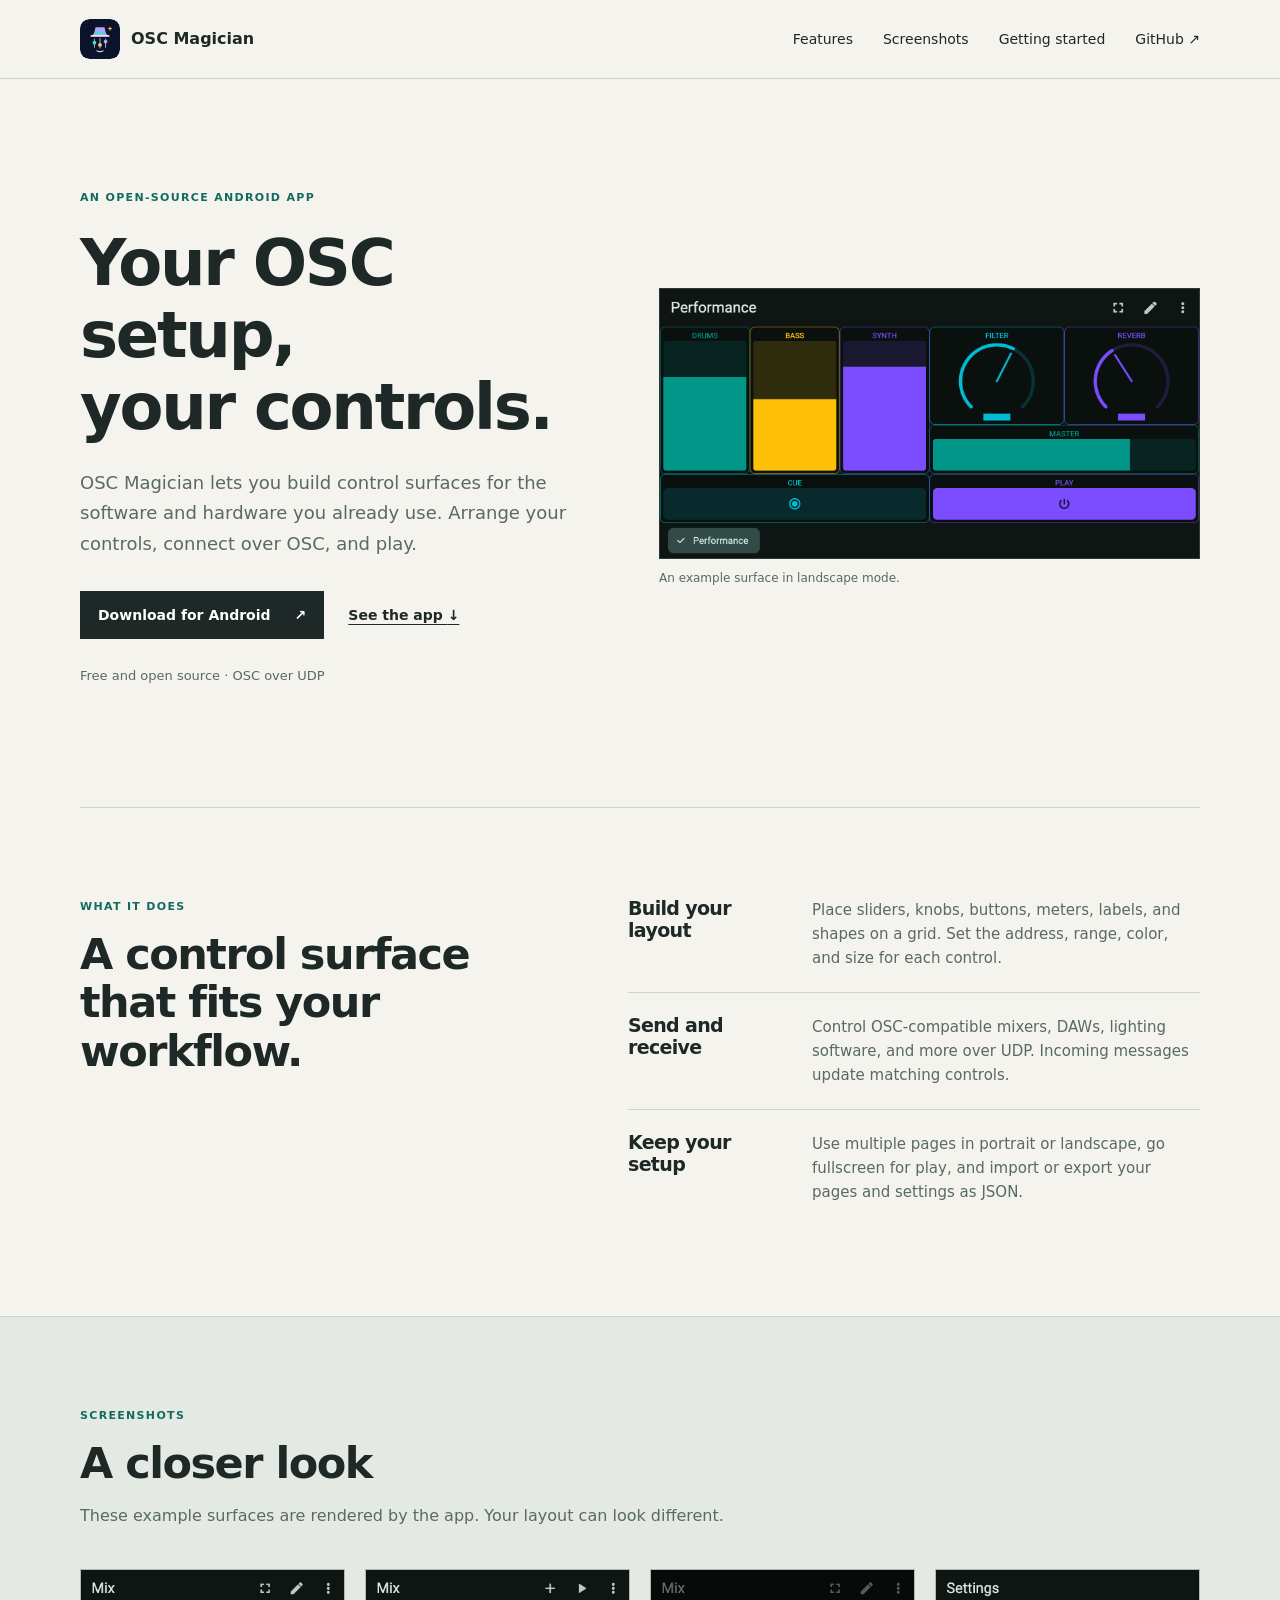
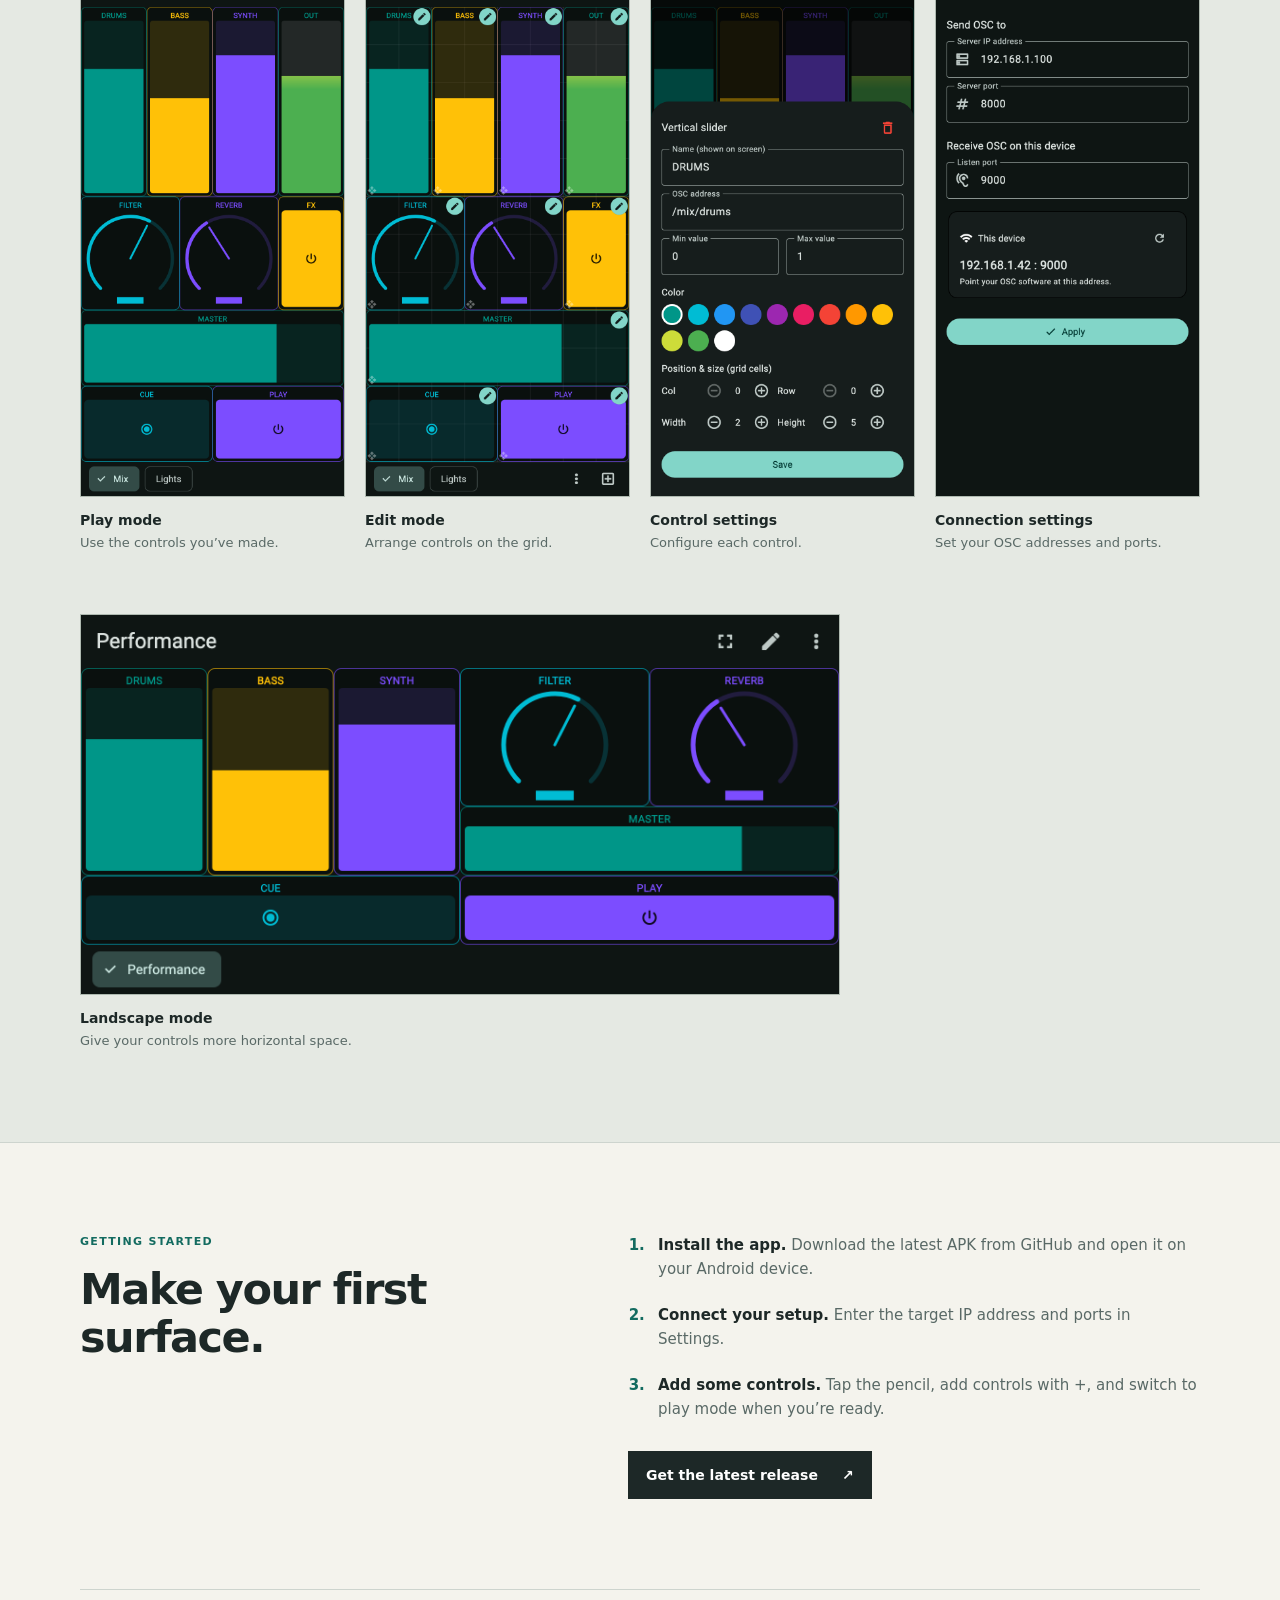
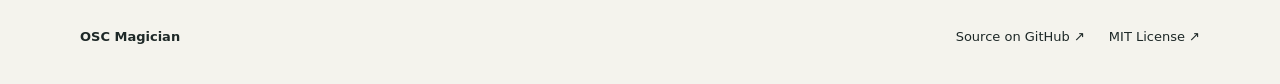
==== website/index.html @ fe9b2418 "website and logo" ====
<!doctype html>
<html lang="en">
<head>
  <meta charset="utf-8">
  <meta name="viewport" content="width=device-width, initial-scale=1">
  <meta name="description" content="Build custom OSC control surfaces on Android with OSC Magician.">
  <meta name="theme-color" content="#f4f3ed">
  <title>OSC Magician — Custom OSC surfaces for Android</title>
  <link rel="icon" href="assets/logo.svg" type="image/svg+xml">
  <link rel="stylesheet" href="style.css">
  <script src="script.js" defer></script>
</head>
<body>
  <header class="site-header">
    <div class="wrap nav">
      <a class="brand" href="#top" aria-label="OSC Magician home">
        <img src="assets/logo.svg" alt="" width="40" height="40">
        <span>OSC Magician</span>
      </a>
      <button class="menu-toggle" type="button" aria-expanded="false" aria-controls="nav-links">Menu</button>
      <nav id="nav-links" aria-label="Main navigation">
        <a href="#features">Features</a>
        <a href="#screenshots">Screenshots</a>
        <a href="#getting-started">Getting started</a>
        <a href="https://github.com/johananvm/OSCMagician">GitHub ↗</a>
      </nav>
    </div>
  </header>

  <main id="top">
    <section class="hero wrap">
      <div class="hero-copy">
        <p class="kicker">AN OPEN-SOURCE ANDROID APP</p>
        <h1>Your OSC setup,<br>your controls.</h1>
        <p class="intro">OSC Magician lets you build control surfaces for the software and hardware you already use. Arrange your controls, connect over OSC, and play.</p>
        <div class="hero-actions">
          <a class="button" href="https://github.com/johananvm/OSCMagician/releases/latest">Download for Android <span aria-hidden="true">↗</span></a>
          <a class="text-link" href="#screenshots">See the app <span aria-hidden="true">↓</span></a>
        </div>
        <p class="hero-meta">Free and open source · OSC over UDP</p>
      </div>
      <figure class="hero-image">
        <img src="assets/landscape.png" alt="Example OSC Magician control surface in landscape mode">
        <figcaption>An example surface in landscape mode.</figcaption>
      </figure>
    </section>

    <section class="wrap section features" id="features">
      <div class="section-title">
        <p class="kicker">WHAT IT DOES</p>
        <h2>A control surface that fits your workflow.</h2>
      </div>
      <div class="feature-list">
        <article><h3>Build your layout</h3><p>Place sliders, knobs, buttons, meters, labels, and shapes on a grid. Set the address, range, color, and size for each control.</p></article>
        <article><h3>Send and receive</h3><p>Control OSC-compatible mixers, DAWs, lighting software, and more over UDP. Incoming messages update matching controls.</p></article>
        <article><h3>Keep your setup</h3><p>Use multiple pages in portrait or landscape, go fullscreen for play, and import or export your pages and settings as JSON.</p></article>
      </div>
    </section>

    <section class="screenshots section" id="screenshots">
      <div class="wrap">
        <div class="section-title">
          <p class="kicker">SCREENSHOTS</p>
          <h2>A closer look</h2>
          <p>These example surfaces are rendered by the app. Your layout can look different.</p>
        </div>
        <div class="gallery">
          <figure>
            <img src="assets/surface-play.png" alt="Example mixer surface in play mode with sliders, knobs, a meter and buttons" loading="lazy">
            <figcaption><strong>Play mode</strong><span>Use the controls you’ve made.</span></figcaption>
          </figure>
          <figure>
            <img src="assets/surface-edit.png" alt="Example mixer surface in edit mode with grid and editing controls" loading="lazy">
            <figcaption><strong>Edit mode</strong><span>Arrange controls on the grid.</span></figcaption>
          </figure>
          <figure>
            <img src="assets/control-settings.png" alt="Control editor showing a slider's OSC address, range, color, position and size" loading="lazy">
            <figcaption><strong>Control settings</strong><span>Configure each control.</span></figcaption>
          </figure>
          <figure>
            <img src="assets/settings.png" alt="OSC settings showing example server IP address, send port and listen port" loading="lazy">
            <figcaption><strong>Connection settings</strong><span>Set your OSC addresses and ports.</span></figcaption>
          </figure>
        </div>
        <figure class="landscape-shot">
          <img src="assets/landscape.png" alt="Example landscape control surface with sliders, knobs and buttons" loading="lazy">
          <figcaption><strong>Landscape mode</strong><span>Give your controls more horizontal space.</span></figcaption>
        </figure>
      </div>
    </section>

    <section class="wrap section getting-started" id="getting-started">
      <div class="section-title">
        <p class="kicker">GETTING STARTED</p>
        <h2>Make your first surface.</h2>
      </div>
      <ol class="steps">
        <li><strong>Install the app.</strong> Download the latest APK from GitHub and open it on your Android device.</li>
        <li><strong>Connect your setup.</strong> Enter the target IP address and ports in Settings.</li>
        <li><strong>Add some controls.</strong> Tap the pencil, add controls with +, and switch to play mode when you’re ready.</li>
      </ol>
      <a class="button" href="https://github.com/johananvm/OSCMagician/releases/latest">Get the latest release <span aria-hidden="true">↗</span></a>
    </section>
  </main>

  <footer class="wrap footer">
    <span>OSC Magician</span>
    <div><a href="https://github.com/johananvm/OSCMagician">Source on GitHub ↗</a><a href="https://github.com/johananvm/OSCMagician/blob/main/LICENSE">MIT License ↗</a></div>
  </footer>
</body>
</html>
---- website/style.css ----
:root {
  color-scheme: light;
  --paper: #f4f3ed;
  --ink: #1d2827;
  --muted: #596966;
  --accent: #136b60;
  --line: #cdd4ce;
}

* { box-sizing: border-box; }
html { scroll-behavior: smooth; }
body {
  margin: 0;
  background: var(--paper);
  color: var(--ink);
  font: 16px/1.6 system-ui, -apple-system, BlinkMacSystemFont, "Segoe UI", sans-serif;
}
a { color: inherit; }
img { display: block; max-width: 100%; }
button { font: inherit; }
.wrap { width: min(1120px, calc(100% - 48px)); margin-inline: auto; }
.site-header { border-bottom: 1px solid var(--line); }
.nav { min-height: 78px; display: flex; align-items: center; justify-content: space-between; gap: 24px; }
.brand { display: flex; align-items: center; gap: 11px; font-size: 16px; font-weight: 700; text-decoration: none; white-space: nowrap; }
.brand img { border-radius: 9px; }
nav { display: flex; align-items: center; gap: 30px; font-size: 14px; }
nav a, .footer a { text-decoration: none; }
nav a:hover, .footer a:hover, .text-link:hover { color: var(--accent); text-decoration: underline; }
.menu-toggle { display: none; }

h1, h2, h3, p, figure { margin: 0; }
h1, h2, h3 { line-height: 1.13; letter-spacing: -.035em; }
h1 { font-size: clamp(44px, 5vw, 65px); font-weight: 650; }
h2 { font-size: clamp(30px, 3.5vw, 43px); font-weight: 650; }
h3 { font-size: 19px; font-weight: 650; }
.kicker { color: var(--accent); font-size: 11px; font-weight: 750; letter-spacing: .12em; }
.hero { display: grid; grid-template-columns: 1fr 1.05fr; align-items: center; gap: 64px; padding-block: 110px 120px; }
.hero h1 { margin-top: 20px; }
.intro { max-width: 490px; margin-top: 24px; color: var(--muted); font-size: 18px; line-height: 1.7; }
.hero-actions { display: flex; align-items: center; flex-wrap: wrap; gap: 24px; margin-top: 32px; }
.button { display: inline-flex; align-items: center; gap: 24px; min-height: 48px; padding: 0 18px; background: var(--ink); color: white; font-size: 14px; font-weight: 650; text-decoration: none; }
.button:hover { background: var(--accent); }
.text-link { font-size: 14px; font-weight: 650; text-underline-offset: 4px; }
.hero-meta { margin-top: 27px; color: var(--muted); font-size: 13px; }
.hero-image img { border: 1px solid #293936; }
.hero-image figcaption { margin-top: 10px; color: var(--muted); font-size: 12px; }

.section { padding-block: 90px; }
.features { border-top: 1px solid var(--line); display: grid; grid-template-columns: .9fr 1.1fr; gap: 80px; }
.section-title h2 { margin-top: 14px; max-width: 540px; }
.section-title > p:last-child:not(.kicker) { margin-top: 16px; color: var(--muted); }
.feature-list article { display: grid; grid-template-columns: 160px 1fr; gap: 24px; padding: 22px 0; border-top: 1px solid var(--line); }
.feature-list article:first-child { padding-top: 0; border-top: 0; }
.feature-list p, .steps { color: var(--muted); font-size: 15px; }

.screenshots { background: #e5e9e3; border-block: 1px solid var(--line); }
.gallery { display: grid; grid-template-columns: repeat(4, minmax(0, 1fr)); gap: 20px; margin-top: 40px; }
.gallery img, .landscape-shot img { width: 100%; border: 1px solid #aeb9b0; background: #101715; }
figcaption { font-size: 13px; }
.gallery figcaption, .landscape-shot figcaption { display: flex; flex-direction: column; gap: 2px; margin-top: 12px; }
figcaption strong { font-size: 14px; }
figcaption span { color: var(--muted); }
.landscape-shot { max-width: 760px; margin-top: 60px; }

.getting-started { display: grid; grid-template-columns: .9fr 1.1fr; column-gap: 80px; }
.steps { margin: 0; padding-left: 22px; }
.steps li { padding: 0 0 22px 8px; }
.steps li::marker { color: var(--accent); font-weight: 700; }
.steps strong { color: var(--ink); }
.getting-started .button { grid-column: 2; justify-self: start; margin-top: 8px; }
.footer { min-height: 95px; display: flex; align-items: center; justify-content: space-between; gap: 24px; border-top: 1px solid var(--line); font-size: 13px; }
.footer > span { font-weight: 700; }
.footer > div { display: flex; gap: 24px; }
:focus-visible { outline: 3px solid #168a78; outline-offset: 4px; }

@media (max-width: 800px) {
  .hero { gap: 35px; padding-block: 80px; }
  .features, .getting-started { gap: 40px; }
  .feature-list article { grid-template-columns: 1fr; gap: 8px; }
  .gallery { grid-template-columns: repeat(2, minmax(0, 1fr)); gap: 30px 20px; }
}
@media (max-width: 600px) {
  .wrap { width: calc(100% - 36px); }
  .nav { min-height: 68px; }
  .menu-toggle { display: block; padding: 6px 11px; border: 1px solid #8e9d96; background: transparent; color: var(--ink); }
  nav { display: none; position: absolute; z-index: 2; top: 61px; left: 18px; right: 18px; flex-direction: column; align-items: stretch; gap: 0; padding: 8px 14px; background: var(--paper); border: 1px solid var(--line); }
  nav.is-open { display: flex; }
  nav a { padding: 9px 0; }
  .hero { grid-template-columns: 1fr; gap: 48px; padding-block: 65px 70px; }
  .section { padding-block: 65px; }
  .features, .getting-started { grid-template-columns: 1fr; gap: 32px; }
  .getting-started .button { grid-column: 1; margin-top: 0; }
  .gallery { gap: 26px 12px; }
  .landscape-shot { margin-top: 40px; }
  .footer { padding-block: 24px; align-items: flex-start; flex-direction: column; gap: 10px; }
}
@media (prefers-reduced-motion: reduce) { html { scroll-behavior: auto; } }
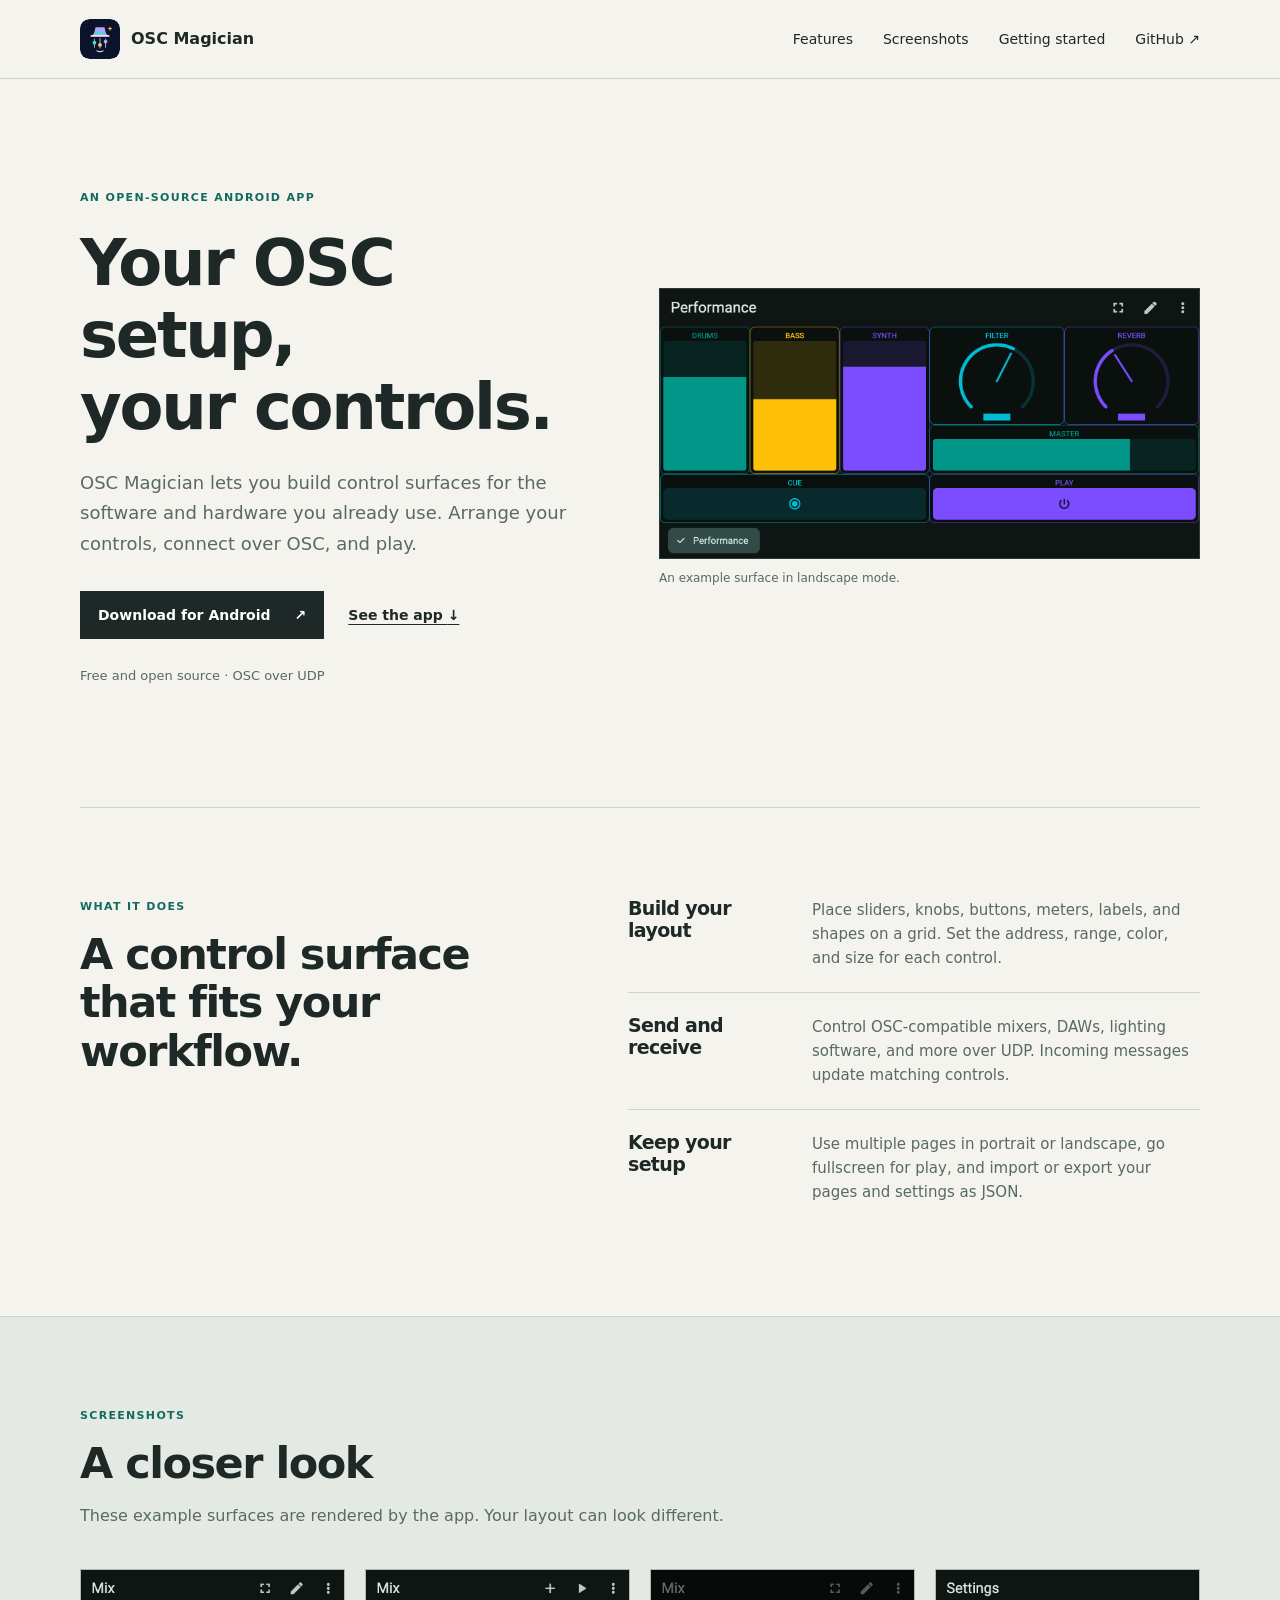
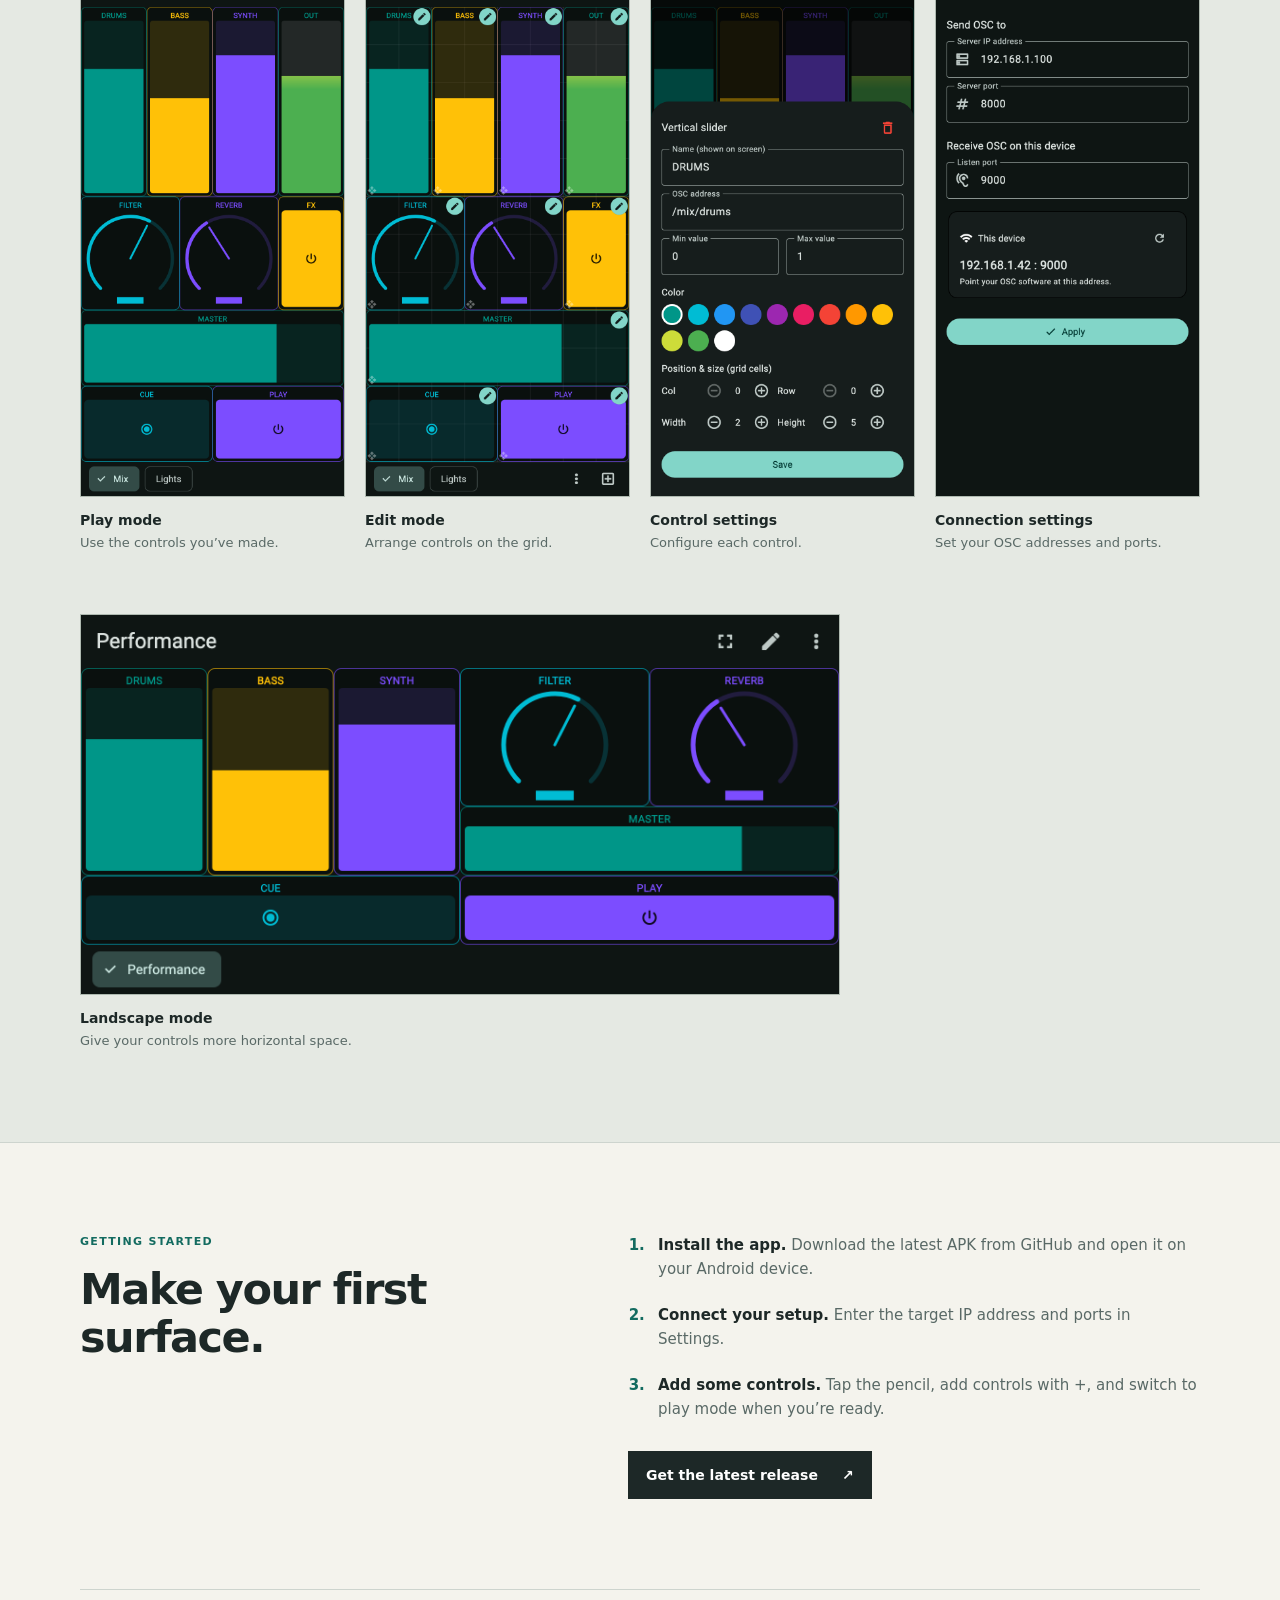
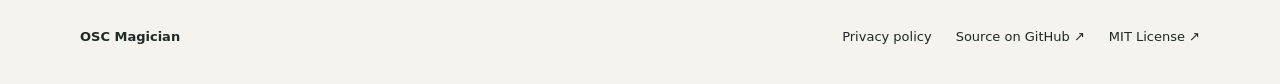
==== commit 676f70a9: "play store assets" ====
--- a/website/index.html
+++ b/website/index.html
@@ -105,7 +105,7 @@
 
   <footer class="wrap footer">
     <span>OSC Magician</span>
-    <div><a href="https://github.com/johananvm/OSCMagician">Source on GitHub ↗</a><a href="https://github.com/johananvm/OSCMagician/blob/main/LICENSE">MIT License ↗</a></div>
+    <div><a href="privacy.html">Privacy policy</a><a href="https://github.com/johananvm/OSCMagician">Source on GitHub ↗</a><a href="https://github.com/johananvm/OSCMagician/blob/main/LICENSE">MIT License ↗</a></div>
   </footer>
 </body>
 </html>
--- a/website/style.css
+++ b/website/style.css
@@ -70,7 +70,14 @@
 .getting-started .button { grid-column: 2; justify-self: start; margin-top: 8px; }
 .footer { min-height: 95px; display: flex; align-items: center; justify-content: space-between; gap: 24px; border-top: 1px solid var(--line); font-size: 13px; }
 .footer > span { font-weight: 700; }
-.footer > div { display: flex; gap: 24px; }
+.footer > div { display: flex; flex-wrap: wrap; gap: 12px 24px; }
+.policy { max-width: 760px; }
+.policy h1 { margin-top: 16px; }
+.policy .updated { margin-top: 16px; color: var(--muted); font-size: 14px; }
+.policy section { margin-top: 40px; }
+.policy h2 { font-size: 26px; }
+.policy section p, .policy section ul { margin-top: 16px; color: var(--muted); }
+.policy section a { color: var(--accent); text-underline-offset: 3px; }
 :focus-visible { outline: 3px solid #168a78; outline-offset: 4px; }
 
 @media (max-width: 800px) {
